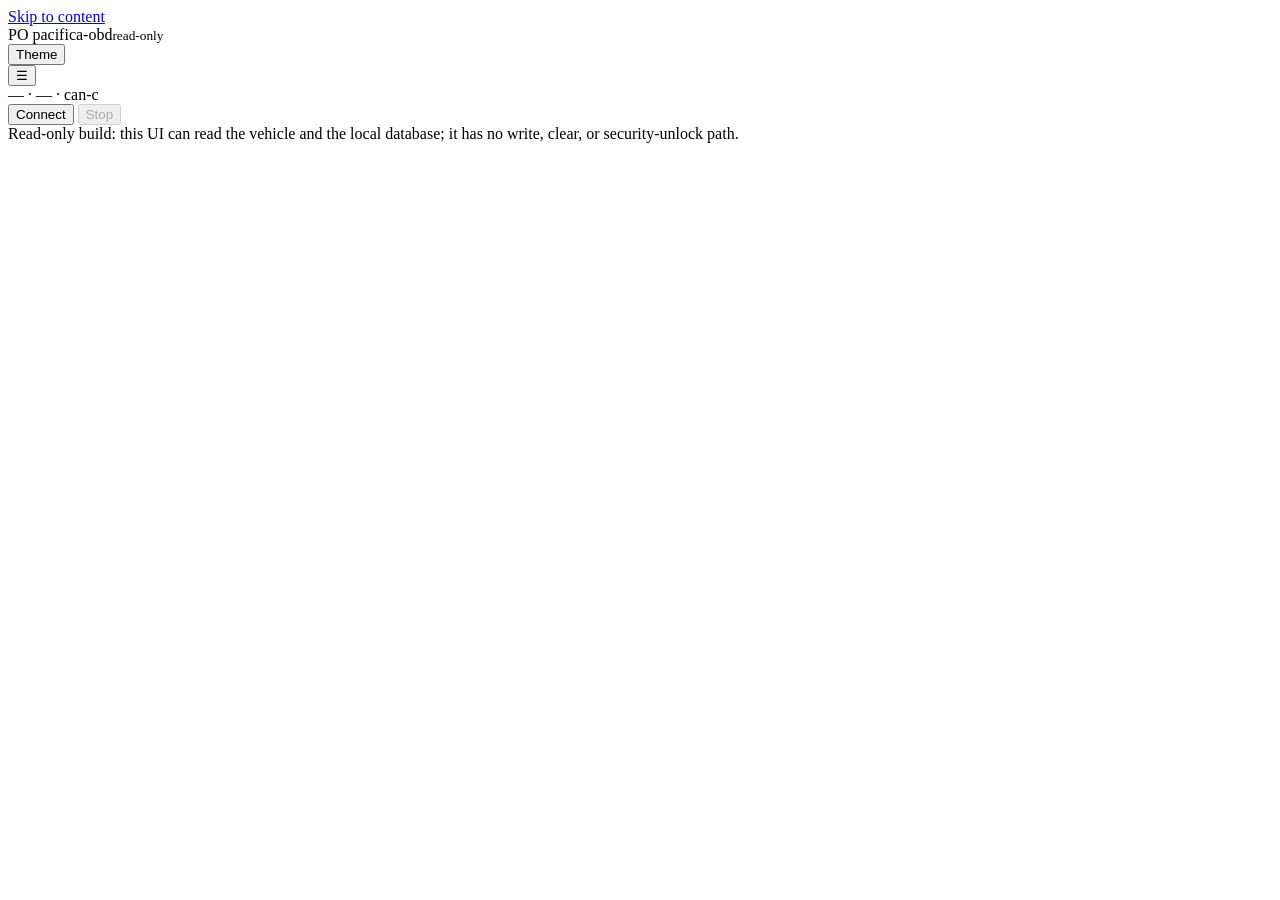
==== src/pacifica_obd/web/static/index.html @ 061cbe71 "web: stage 1 — read-only web UI (FastAPI + build-free front end) An optional, local-first web UI wit" ====
<!doctype html>
<html lang="en" data-theme="light">
<head>
<meta charset="utf-8">
<meta name="viewport" content="width=device-width, initial-scale=1">
<meta name="color-scheme" content="light dark">
<title>pacifica-obd · diagnostics</title>
<link rel="stylesheet" href="/vendor/uplot.min.css">
<link rel="stylesheet" href="/css/app.css">
<link rel="stylesheet" href="/css/print.css" media="print">
</head>
<body>
<a class="skip-link" href="#view">Skip to content</a>

<div class="shell">
  <nav class="rail" id="rail" aria-label="Sections">
    <div class="rail__brand">
      <span class="rail__mark" aria-hidden="true">PO</span>
      <span class="rail__title">pacifica-obd<small>read-only</small></span>
    </div>
    <div class="rail__groups" id="rail-groups"></div>
    <div class="rail__foot">
      <button class="btn btn--ghost btn--sm" id="theme-toggle" type="button">Theme</button>
    </div>
  </nav>

  <div class="main">
    <header class="topbar">
      <button class="topbar__menu" id="menu-toggle" type="button" aria-label="Toggle navigation">☰</button>
      <div class="topbar__conn">
        <span class="dot" id="conn-dot" data-state="idle" aria-hidden="true"></span>
        <span class="mono" id="conn-port">—</span>
        <span class="sep" aria-hidden="true">·</span>
        <span id="conn-proto">—</span>
        <span class="sep" aria-hidden="true">·</span>
        <span class="pill" id="conn-bus">can-c</span>
      </div>
      <div class="topbar__actions">
        <span class="pill pill--idle" id="lock-pill" hidden>adapter busy</span>
        <button class="btn btn--sm" id="connect-btn" type="button">Connect</button>
        <button class="btn btn--sm btn--danger" id="stop-btn" type="button" disabled>Stop</button>
      </div>
    </header>

    <div id="banners" class="banners" role="status" aria-live="polite">
      <div class="banner banner--info">Read-only build: this UI can read the vehicle and the local
        database; it has no write, clear, or security-unlock path.</div>
    </div>

    <main id="view" class="view" tabindex="-1"></main>
  </div>
</div>

<div id="toasts" class="toasts" role="status" aria-live="polite"></div>

<script src="/vendor/uplot.min.js"></script>
<script type="module" src="/js/app.js"></script>
</body>
</html>
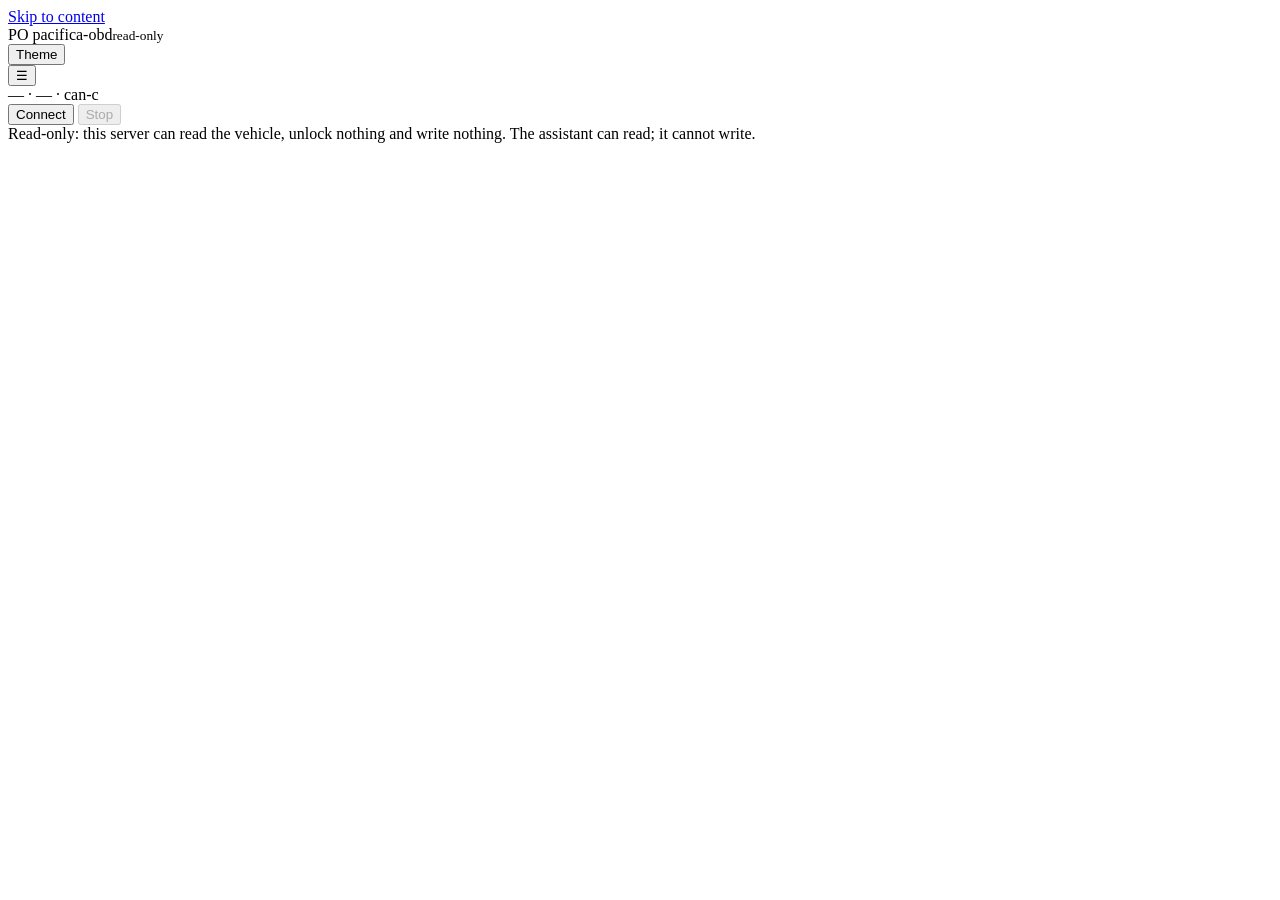
==== commit 53f01396: "web: stage 2 — security 0x27, guarded writes, and the BYO-key AI layer Security (held seed, no secon" ====
--- a/src/pacifica_obd/web/static/index.html
+++ b/src/pacifica_obd/web/static/index.html
@@ -42,10 +42,12 @@
       </div>
     </header>
 
-    <div id="banners" class="banners" role="status" aria-live="polite">
-      <div class="banner banner--info">Read-only build: this UI can read the vehicle and the local
-        database; it has no write, clear, or security-unlock path.</div>
+    <div id="safety-banner" class="banners" role="status" aria-live="polite">
+      <div class="banner banner--info">Read-only: this server can read the vehicle, unlock
+        nothing and write nothing. The assistant can read; it cannot write.</div>
     </div>
+
+    <div id="banners" class="banners" role="status" aria-live="polite"></div>
 
     <main id="view" class="view" tabindex="-1"></main>
   </div>
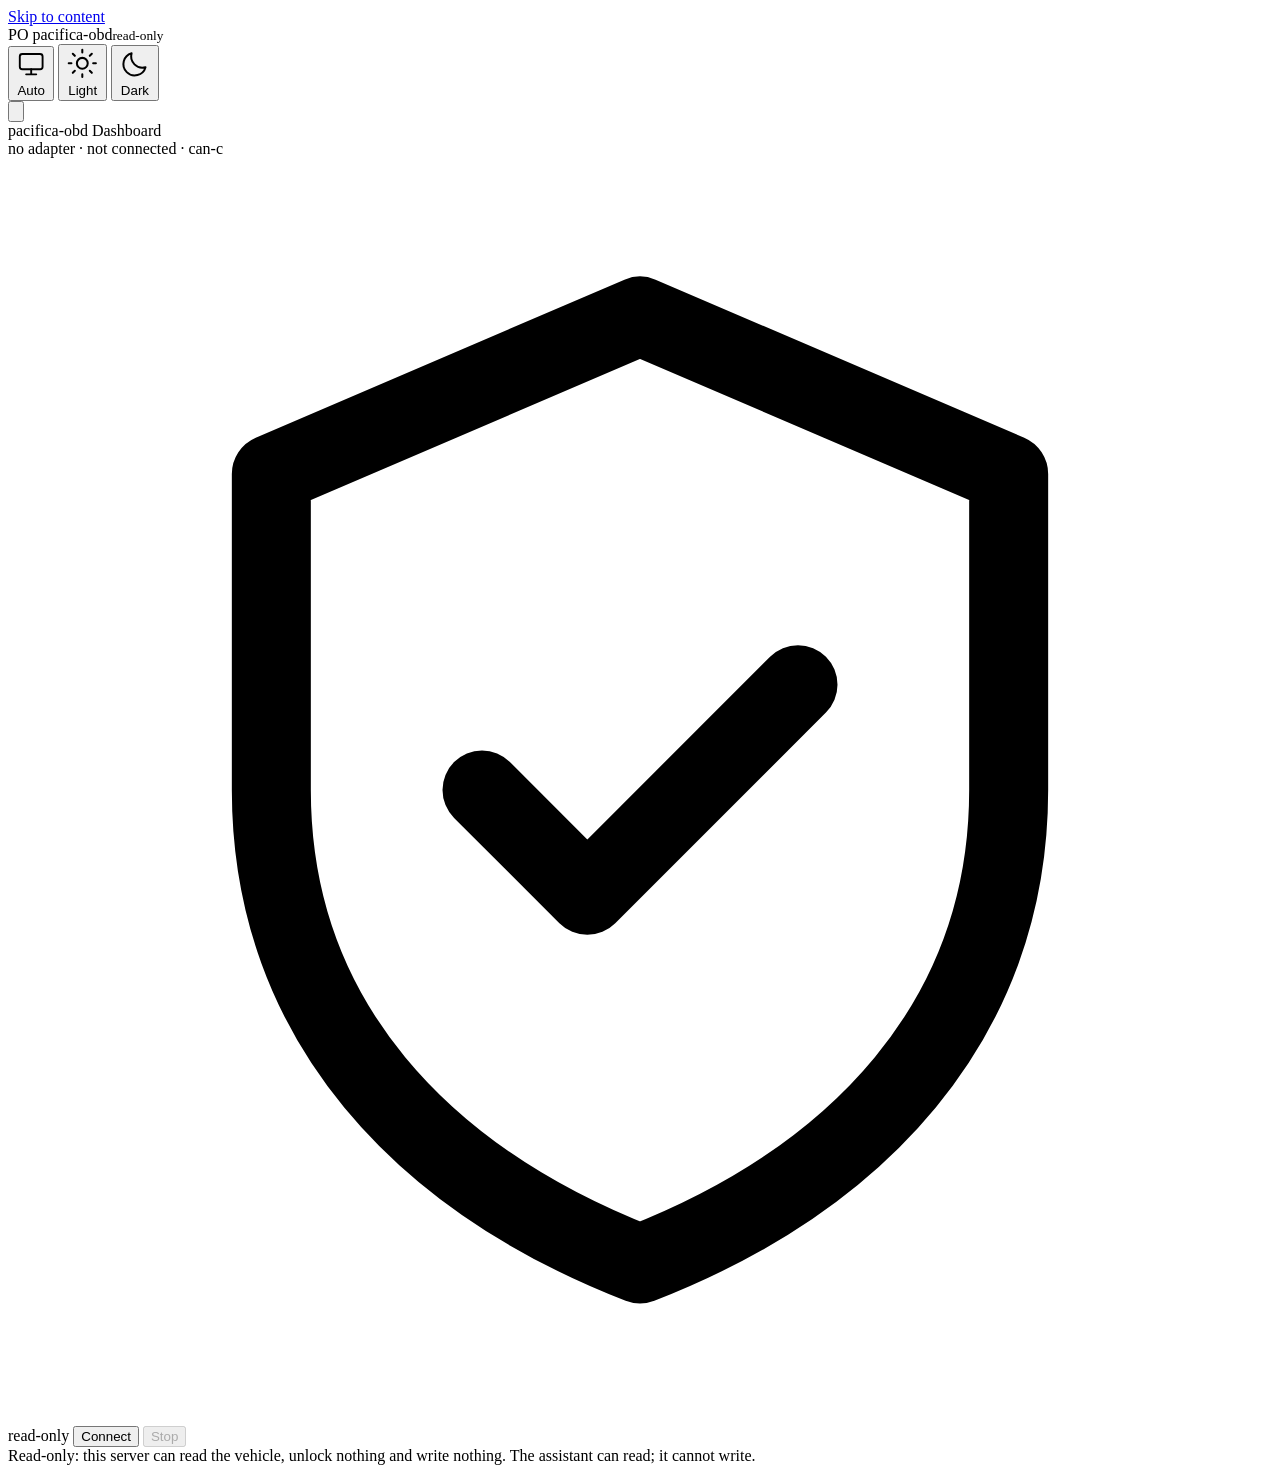
==== commit e196091a: "web: visual revamp — "Bench Scope" design system A full design pass (driven by the claude CLI with O" ====
--- a/src/pacifica_obd/web/static/index.html
+++ b/src/pacifica_obd/web/static/index.html
@@ -4,6 +4,7 @@
 <meta charset="utf-8">
 <meta name="viewport" content="width=device-width, initial-scale=1">
 <meta name="color-scheme" content="light dark">
+<meta name="description" content="Local OBD-II and UDS diagnostics for one vehicle, read-first and auditable.">
 <title>pacifica-obd · diagnostics</title>
 <link rel="stylesheet" href="/vendor/uplot.min.css">
 <link rel="stylesheet" href="/css/app.css">
@@ -16,29 +17,53 @@
   <nav class="rail" id="rail" aria-label="Sections">
     <div class="rail__brand">
       <span class="rail__mark" aria-hidden="true">PO</span>
-      <span class="rail__title">pacifica-obd<small>read-only</small></span>
+      <span class="rail__title">pacifica-obd<small id="rail-posture">read-only</small></span>
     </div>
     <div class="rail__groups" id="rail-groups"></div>
     <div class="rail__foot">
-      <button class="btn btn--ghost btn--sm" id="theme-toggle" type="button">Theme</button>
+      <div class="seg" id="theme-toggle" role="group" aria-label="Colour theme">
+        <button class="seg__btn" type="button" data-theme-choice="system" aria-pressed="true" aria-label="Use the system theme">
+          <svg class="icon" viewBox="0 0 24 24" fill="none" stroke="currentColor" stroke-width="1.5" stroke-linecap="round" stroke-linejoin="round" aria-hidden="true"><rect x="3" y="4" width="18" height="12" rx="2"/><path d="M8 20h8M12 16v4"/></svg>
+          <span class="rail__label">Auto</span>
+        </button>
+        <button class="seg__btn" type="button" data-theme-choice="light" aria-pressed="false" aria-label="Use the light theme">
+          <svg class="icon" viewBox="0 0 24 24" fill="none" stroke="currentColor" stroke-width="1.5" stroke-linecap="round" stroke-linejoin="round" aria-hidden="true"><circle cx="12" cy="12" r="4"/><path d="M12 2v2M12 20v2M2 12h2M20 12h2M5 5l1.5 1.5M17.5 17.5L19 19M19 5l-1.5 1.5M6.5 17.5L5 19"/></svg>
+          <span class="rail__label">Light</span>
+        </button>
+        <button class="seg__btn" type="button" data-theme-choice="dark" aria-pressed="false" aria-label="Use the dark theme">
+          <svg class="icon" viewBox="0 0 24 24" fill="none" stroke="currentColor" stroke-width="1.5" stroke-linecap="round" stroke-linejoin="round" aria-hidden="true"><path d="M20 14.5A8.5 8.5 0 0 1 9.5 4a8.5 8.5 0 1 0 10.5 10.5z"/></svg>
+          <span class="rail__label">Dark</span>
+        </button>
+      </div>
     </div>
   </nav>
 
   <div class="main">
     <header class="topbar">
-      <button class="topbar__menu" id="menu-toggle" type="button" aria-label="Toggle navigation">☰</button>
+      <button class="iconbtn topbar__menu" id="menu-toggle" type="button"
+              aria-label="Toggle navigation" aria-expanded="false" aria-controls="rail">
+        <svg class="icon" viewBox="0 0 24 24" fill="none" stroke="currentColor" stroke-width="1.5" stroke-linecap="round" aria-hidden="true"><path d="M3 6h18M3 12h18M3 18h18"/></svg>
+      </button>
+      <div class="topbar__title">
+        <span class="eyebrow">pacifica-obd</span>
+        <span class="topbar__where" id="page-title">Dashboard</span>
+      </div>
       <div class="topbar__conn">
         <span class="dot" id="conn-dot" data-state="idle" aria-hidden="true"></span>
-        <span class="mono" id="conn-port">—</span>
+        <span class="mono" id="conn-port">no adapter</span>
         <span class="sep" aria-hidden="true">·</span>
-        <span id="conn-proto">—</span>
+        <span id="conn-proto">not connected</span>
         <span class="sep" aria-hidden="true">·</span>
-        <span class="pill" id="conn-bus">can-c</span>
+        <span class="pill pill--idle" id="conn-bus">can-c</span>
       </div>
       <div class="topbar__actions">
-        <span class="pill pill--idle" id="lock-pill" hidden>adapter busy</span>
-        <button class="btn btn--sm" id="connect-btn" type="button">Connect</button>
-        <button class="btn btn--sm btn--danger" id="stop-btn" type="button" disabled>Stop</button>
+        <span class="posture" id="posture-pill" data-posture="read-only">
+          <svg class="icon" viewBox="0 0 24 24" fill="none" stroke="currentColor" stroke-width="1.5" stroke-linecap="round" stroke-linejoin="round" aria-hidden="true"><path d="M12 3l7 3v6c0 4.4-2.9 7.4-7 9-4.1-1.6-7-4.6-7-9V6l7-3z"/><path id="posture-mark" d="M9 12l2 2 4-4"/></svg>
+          <span id="posture-text">read-only</span>
+        </span>
+        <span class="pill pill--warn" id="lock-pill" hidden>adapter busy</span>
+        <button class="btn" id="connect-btn" type="button">Connect</button>
+        <button class="btn btn--danger" id="stop-btn" type="button" disabled>Stop</button>
       </div>
     </header>
 
